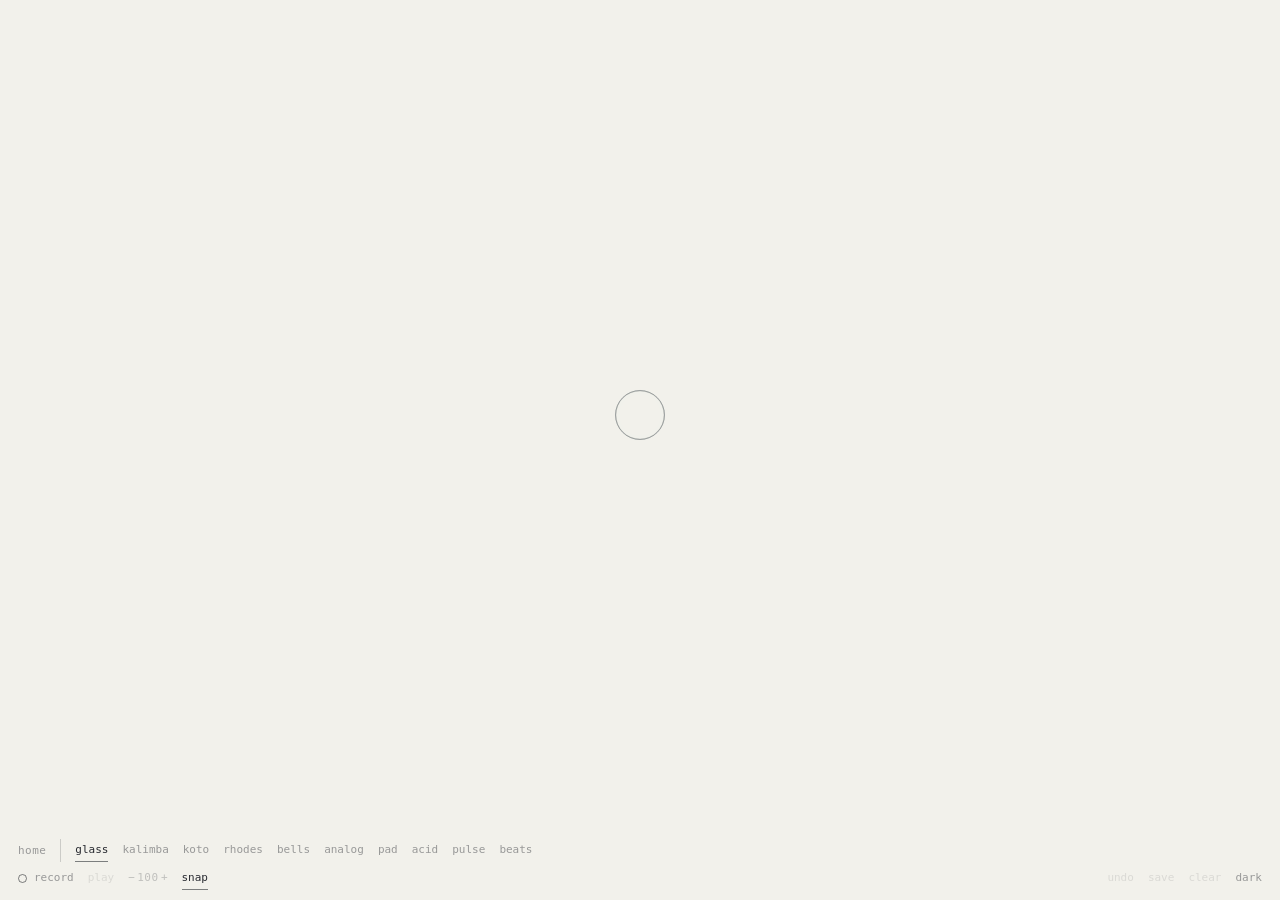
==== index.html @ fa2353e4 "use jpeg social card so X can render the preview" ====
<!DOCTYPE html>
<html lang="en">
<head>
<meta charset="utf-8">
<meta name="viewport" content="width=device-width, initial-scale=1, maximum-scale=1, viewport-fit=cover">
<meta name="robots" content="index, follow, max-image-preview:large">
<title>playground</title>
<meta name="description" content="A blank field for drawing sound. Click or type to play. Layer a loop. Take the wav with you.">
<meta name="theme-color" content="#0b0e13" media="(prefers-color-scheme: dark)">
<meta name="theme-color" content="#f2efe8" media="(prefers-color-scheme: light)">
<link rel="canonical" href="https://playground.deeeen.xyz/">
<link rel="icon" href="https://cdn.blot.im/blog_e9e46454a86f4b50aded8710a3e59817/_avatars/c5a1db36-3051-4d3e-b5da-bb6bf31b219d.jpg" type="image/jpeg">
<link rel="apple-touch-icon" href="https://cdn.blot.im/blog_e9e46454a86f4b50aded8710a3e59817/_avatars/c5a1db36-3051-4d3e-b5da-bb6bf31b219d.jpg">
<meta property="og:type" content="website">
<meta property="og:site_name" content="～への入り口 ✴︎ Deen David">
<meta property="og:title" content="playground">
<meta property="og:description" content="A blank field for drawing sound. Click or type to play. Layer a loop. Take the wav with you.">
<meta property="og:url" content="https://playground.deeeen.xyz/">
<meta property="og:image" content="https://playground.deeeen.xyz/og.jpg">
<meta property="og:image:secure_url" content="https://playground.deeeen.xyz/og.jpg">
<meta property="og:image:type" content="image/jpeg">
<meta property="og:image:width" content="1200">
<meta property="og:image:height" content="630">
<meta property="og:image:alt" content="A hand-drawn music note on paper.">
<meta name="twitter:card" content="summary_large_image">
<meta name="twitter:title" content="playground">
<meta name="twitter:description" content="A blank field for drawing sound. Click or type to play. Layer a loop. Take the wav with you.">
<meta name="twitter:image" content="https://playground.deeeen.xyz/og.jpg">
<meta name="twitter:image:alt" content="A hand-drawn music note on paper.">
<style>
  :root {
    --bg: #0b0e13;
    --ink: 232, 226, 214;
    --mono: ui-monospace, "SF Mono", "IBM Plex Mono", Menlo, Consolas, monospace;
  }
  @media (prefers-color-scheme: light) {
    :root { --bg: #f2efe8; --ink: 28, 31, 38; }
  }
  html[data-theme="dark"]  { --bg: #0b0e13; --ink: 232, 226, 214; }
  html[data-theme="light"] { --bg: #f2efe8; --ink: 28, 31, 38; }

  html, body {
    margin: 0; padding: 0; height: 100%;
    overflow: hidden;
    background: var(--bg);
    overscroll-behavior: none;
    font-family: var(--mono);
  }

  #c {
    position: fixed; inset: 0;
    display: block; width: 100%; height: 100%;
    touch-action: none;
    cursor: crosshair;
    -webkit-tap-highlight-color: transparent;
    user-select: none;
  }

  #ui {
    position: fixed;
    left: 0; right: 0; bottom: 0;
    padding: 8px 18px calc(10px + env(safe-area-inset-bottom, 0px)) 18px;
    box-sizing: border-box;
    display: flex;
    flex-direction: column;
    gap: 4px;
    font-size: 11px;
    letter-spacing: 0.04em;
    color: rgba(var(--ink), 0.42);
    opacity: 1;
    transition: opacity 700ms ease;
    pointer-events: none;
  }
  #ui.dim { opacity: 0.12; }
  #ui > * { pointer-events: auto; }

  .row {
    display: flex;
    align-items: center;
    gap: 14px;
    white-space: nowrap;
    overflow-x: auto;
    scrollbar-width: none;
    min-width: 0;
  }
  .row::-webkit-scrollbar { display: none; }
  .spacer { flex: 1 1 auto; min-width: 8px; }

  button, #home {
    appearance: none;
    background: none;
    border: 0;
    padding: 5px 0;
    margin: 0;
    font: inherit;
    color: rgba(var(--ink), 0.42);
    cursor: pointer;
    border-bottom: 1px solid transparent;
    transition: color 200ms ease, border-color 200ms ease;
    flex: none;
  }
  #home {
    padding: 5px 14px 5px 0;
    border-bottom: 0;
    border-right: 1px solid rgba(var(--ink), 0.18);
    text-decoration: none;
  }
  button:hover, #home:hover { color: rgba(var(--ink), 0.85); }
  button:focus-visible, #home:focus-visible {
    outline: 1px solid rgba(var(--ink), 0.6); outline-offset: 3px;
  }
  button[aria-pressed="true"], button.on {
    color: rgba(var(--ink), 0.95);
    border-bottom-color: rgba(var(--ink), 0.55);
  }
  button[disabled] { opacity: 0.26; cursor: default; }
  button[disabled]:hover { color: rgba(var(--ink), 0.42); }

  .chip {
    border: 1px solid rgba(var(--ink), 0.28);
    border-radius: 2px;
    padding: 3px 7px;
    border-bottom-width: 1px;
  }
  .chip[aria-pressed="true"] {
    border-color: rgba(var(--ink), 0.7);
    border-bottom-color: rgba(var(--ink), 0.7);
  }
  .chip.muted { opacity: 0.3; text-decoration: line-through; }

  #dot {
    display: inline-block;
    width: 7px; height: 7px;
    border-radius: 50%;
    border: 1px solid rgba(var(--ink), 0.55);
    margin-right: 7px;
    vertical-align: middle;
  }
  #rec.armed #dot { border-color: rgba(var(--ink), 0.95); }
  #rec.on #dot { background: rgba(var(--ink), 0.95); border-color: rgba(var(--ink), 0.95); }
  #bpmval { min-width: 26px; text-align: center; display: inline-block; }
  .lbl { opacity: 0.55; flex: none; }

  @media (max-width: 640px) {
    #ui { font-size: 10px; padding-left: 12px; padding-right: 12px; }
    .row { gap: 10px; }
  }
  @media (prefers-reduced-motion: reduce) {
    #ui { transition: none; }
  }
</style>
</head>
<body>
<canvas id="c"></canvas>
<div id="ui">
  <div class="row" id="row1">
    <a id="home" href="https://deeeen.xyz">home</a>
    <div class="row" id="insts"></div>
  </div>
  <div class="row" id="row2">
    <button id="rec"><span id="dot"></span><span id="reclabel">record</span></button>
    <button id="play">play</button>
    <span class="lbl"><button id="bpmdown">&#8722;</button><span id="bpmval">100</span><button id="bpmup">+</button></span>
    <button id="snap" aria-pressed="true">snap</button>
    <div class="row" id="layers"></div>
    <span class="spacer"></span>
    <button id="undo" disabled>undo</button>
    <button id="save" disabled>save</button>
    <button id="clear" disabled>clear</button>
    <button id="theme">light</button>
  </div>
</div>
<script src="audio.js"></script>
<script src="play.js?v=3"></script>
<script src="ui.js"></script>
</body>
</html>
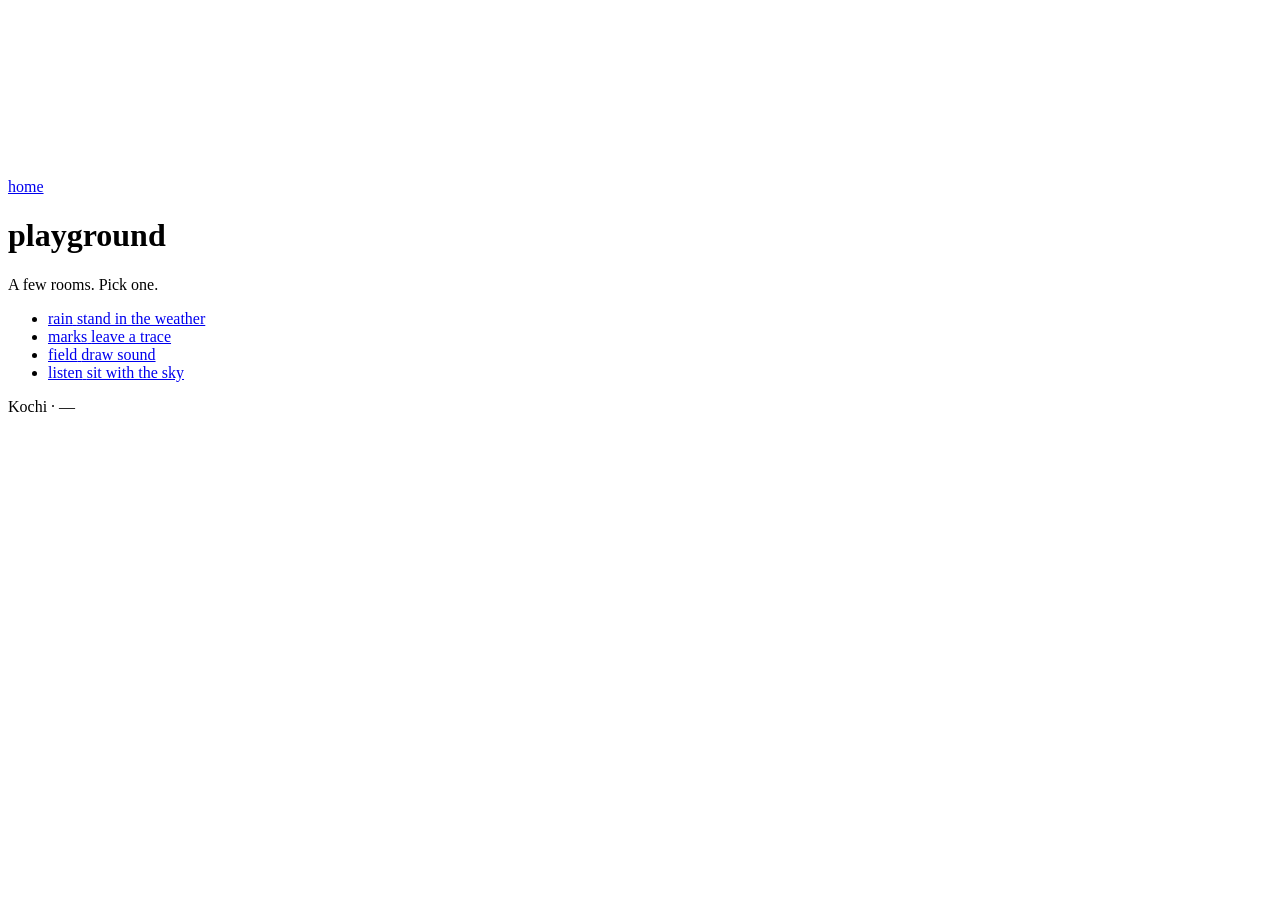
==== commit 8ee6ec14: "Turn playground into a lobby with rooms" ====
--- a/index.html
+++ b/index.html
@@ -2,176 +2,63 @@
 <html lang="en">
 <head>
 <meta charset="utf-8">
-<meta name="viewport" content="width=device-width, initial-scale=1, maximum-scale=1, viewport-fit=cover">
+<meta name="viewport" content="width=device-width, initial-scale=1, viewport-fit=cover">
 <meta name="robots" content="index, follow, max-image-preview:large">
 <title>playground</title>
-<meta name="description" content="A blank field for drawing sound. Click or type to play. Layer a loop. Take the wav with you.">
+<meta name="description" content="A few rooms. Pick one. Draw sound, stand in the weather, leave a mark, sit with the sky.">
 <meta name="theme-color" content="#0b0e13" media="(prefers-color-scheme: dark)">
 <meta name="theme-color" content="#f2efe8" media="(prefers-color-scheme: light)">
 <link rel="canonical" href="https://playground.deeeen.xyz/">
 <link rel="icon" href="https://cdn.blot.im/blog_e9e46454a86f4b50aded8710a3e59817/_avatars/c5a1db36-3051-4d3e-b5da-bb6bf31b219d.jpg" type="image/jpeg">
-<link rel="apple-touch-icon" href="https://cdn.blot.im/blog_e9e46454a86f4b50aded8710a3e59817/_avatars/c5a1db36-3051-4d3e-b5da-bb6bf31b219d.jpg">
 <meta property="og:type" content="website">
 <meta property="og:site_name" content="～への入り口 ✴︎ Deen David">
 <meta property="og:title" content="playground">
-<meta property="og:description" content="A blank field for drawing sound. Click or type to play. Layer a loop. Take the wav with you.">
+<meta property="og:description" content="A few rooms. Pick one. Draw sound, stand in the weather, leave a mark, sit with the sky.">
 <meta property="og:url" content="https://playground.deeeen.xyz/">
 <meta property="og:image" content="https://playground.deeeen.xyz/og.jpg">
-<meta property="og:image:secure_url" content="https://playground.deeeen.xyz/og.jpg">
-<meta property="og:image:type" content="image/jpeg">
 <meta property="og:image:width" content="1200">
 <meta property="og:image:height" content="630">
-<meta property="og:image:alt" content="A hand-drawn music note on paper.">
 <meta name="twitter:card" content="summary_large_image">
 <meta name="twitter:title" content="playground">
-<meta name="twitter:description" content="A blank field for drawing sound. Click or type to play. Layer a loop. Take the wav with you.">
+<meta name="twitter:description" content="A few rooms. Pick one.">
 <meta name="twitter:image" content="https://playground.deeeen.xyz/og.jpg">
-<meta name="twitter:image:alt" content="A hand-drawn music note on paper.">
-<style>
-  :root {
-    --bg: #0b0e13;
-    --ink: 232, 226, 214;
-    --mono: ui-monospace, "SF Mono", "IBM Plex Mono", Menlo, Consolas, monospace;
-  }
-  @media (prefers-color-scheme: light) {
-    :root { --bg: #f2efe8; --ink: 28, 31, 38; }
-  }
-  html[data-theme="dark"]  { --bg: #0b0e13; --ink: 232, 226, 214; }
-  html[data-theme="light"] { --bg: #f2efe8; --ink: 28, 31, 38; }
-
-  html, body {
-    margin: 0; padding: 0; height: 100%;
-    overflow: hidden;
-    background: var(--bg);
-    overscroll-behavior: none;
-    font-family: var(--mono);
-  }
-
-  #c {
-    position: fixed; inset: 0;
-    display: block; width: 100%; height: 100%;
-    touch-action: none;
-    cursor: crosshair;
-    -webkit-tap-highlight-color: transparent;
-    user-select: none;
-  }
-
-  #ui {
-    position: fixed;
-    left: 0; right: 0; bottom: 0;
-    padding: 8px 18px calc(10px + env(safe-area-inset-bottom, 0px)) 18px;
-    box-sizing: border-box;
-    display: flex;
-    flex-direction: column;
-    gap: 4px;
-    font-size: 11px;
-    letter-spacing: 0.04em;
-    color: rgba(var(--ink), 0.42);
-    opacity: 1;
-    transition: opacity 700ms ease;
-    pointer-events: none;
-  }
-  #ui.dim { opacity: 0.12; }
-  #ui > * { pointer-events: auto; }
-
-  .row {
-    display: flex;
-    align-items: center;
-    gap: 14px;
-    white-space: nowrap;
-    overflow-x: auto;
-    scrollbar-width: none;
-    min-width: 0;
-  }
-  .row::-webkit-scrollbar { display: none; }
-  .spacer { flex: 1 1 auto; min-width: 8px; }
-
-  button, #home {
-    appearance: none;
-    background: none;
-    border: 0;
-    padding: 5px 0;
-    margin: 0;
-    font: inherit;
-    color: rgba(var(--ink), 0.42);
-    cursor: pointer;
-    border-bottom: 1px solid transparent;
-    transition: color 200ms ease, border-color 200ms ease;
-    flex: none;
-  }
-  #home {
-    padding: 5px 14px 5px 0;
-    border-bottom: 0;
-    border-right: 1px solid rgba(var(--ink), 0.18);
-    text-decoration: none;
-  }
-  button:hover, #home:hover { color: rgba(var(--ink), 0.85); }
-  button:focus-visible, #home:focus-visible {
-    outline: 1px solid rgba(var(--ink), 0.6); outline-offset: 3px;
-  }
-  button[aria-pressed="true"], button.on {
-    color: rgba(var(--ink), 0.95);
-    border-bottom-color: rgba(var(--ink), 0.55);
-  }
-  button[disabled] { opacity: 0.26; cursor: default; }
-  button[disabled]:hover { color: rgba(var(--ink), 0.42); }
-
-  .chip {
-    border: 1px solid rgba(var(--ink), 0.28);
-    border-radius: 2px;
-    padding: 3px 7px;
-    border-bottom-width: 1px;
-  }
-  .chip[aria-pressed="true"] {
-    border-color: rgba(var(--ink), 0.7);
-    border-bottom-color: rgba(var(--ink), 0.7);
-  }
-  .chip.muted { opacity: 0.3; text-decoration: line-through; }
-
-  #dot {
-    display: inline-block;
-    width: 7px; height: 7px;
-    border-radius: 50%;
-    border: 1px solid rgba(var(--ink), 0.55);
-    margin-right: 7px;
-    vertical-align: middle;
-  }
-  #rec.armed #dot { border-color: rgba(var(--ink), 0.95); }
-  #rec.on #dot { background: rgba(var(--ink), 0.95); border-color: rgba(var(--ink), 0.95); }
-  #bpmval { min-width: 26px; text-align: center; display: inline-block; }
-  .lbl { opacity: 0.55; flex: none; }
-
-  @media (max-width: 640px) {
-    #ui { font-size: 10px; padding-left: 12px; padding-right: 12px; }
-    .row { gap: 10px; }
-  }
-  @media (prefers-reduced-motion: reduce) {
-    #ui { transition: none; }
-  }
-</style>
+<link rel="stylesheet" href="hub.css">
 </head>
 <body>
-<canvas id="c"></canvas>
-<div id="ui">
-  <div class="row" id="row1">
-    <a id="home" href="https://deeeen.xyz">home</a>
-    <div class="row" id="insts"></div>
-  </div>
-  <div class="row" id="row2">
-    <button id="rec"><span id="dot"></span><span id="reclabel">record</span></button>
-    <button id="play">play</button>
-    <span class="lbl"><button id="bpmdown">&#8722;</button><span id="bpmval">100</span><button id="bpmup">+</button></span>
-    <button id="snap" aria-pressed="true">snap</button>
-    <div class="row" id="layers"></div>
-    <span class="spacer"></span>
-    <button id="undo" disabled>undo</button>
-    <button id="save" disabled>save</button>
-    <button id="clear" disabled>clear</button>
-    <button id="theme">light</button>
-  </div>
-</div>
-<script src="audio.js"></script>
-<script src="play.js?v=3"></script>
-<script src="ui.js"></script>
+<canvas id="c" aria-hidden="true"></canvas>
+<main class="lobby">
+  <p class="kicker"><a href="https://deeeen.xyz">home</a></p>
+  <h1>playground</h1>
+  <p class="lede">A few rooms. Pick one.</p>
+  <ul class="rooms">
+    <li>
+      <a href="/rain/">
+        <span class="name">rain</span>
+        <span class="why">stand in the weather</span>
+      </a>
+    </li>
+    <li>
+      <a href="/marks/">
+        <span class="name">marks</span>
+        <span class="why">leave a trace</span>
+      </a>
+    </li>
+    <li>
+      <a href="/field/">
+        <span class="name">field</span>
+        <span class="why">draw sound</span>
+      </a>
+    </li>
+    <li>
+      <a href="/listen/">
+        <span class="name">listen</span>
+        <span class="why">sit with the sky</span>
+      </a>
+    </li>
+  </ul>
+  <p class="foot" id="skyline">Kochi · <span id="sky-word">—</span></p>
+</main>
+<script src="sky.js"></script>
+<script src="lobby.js"></script>
 </body>
 </html>
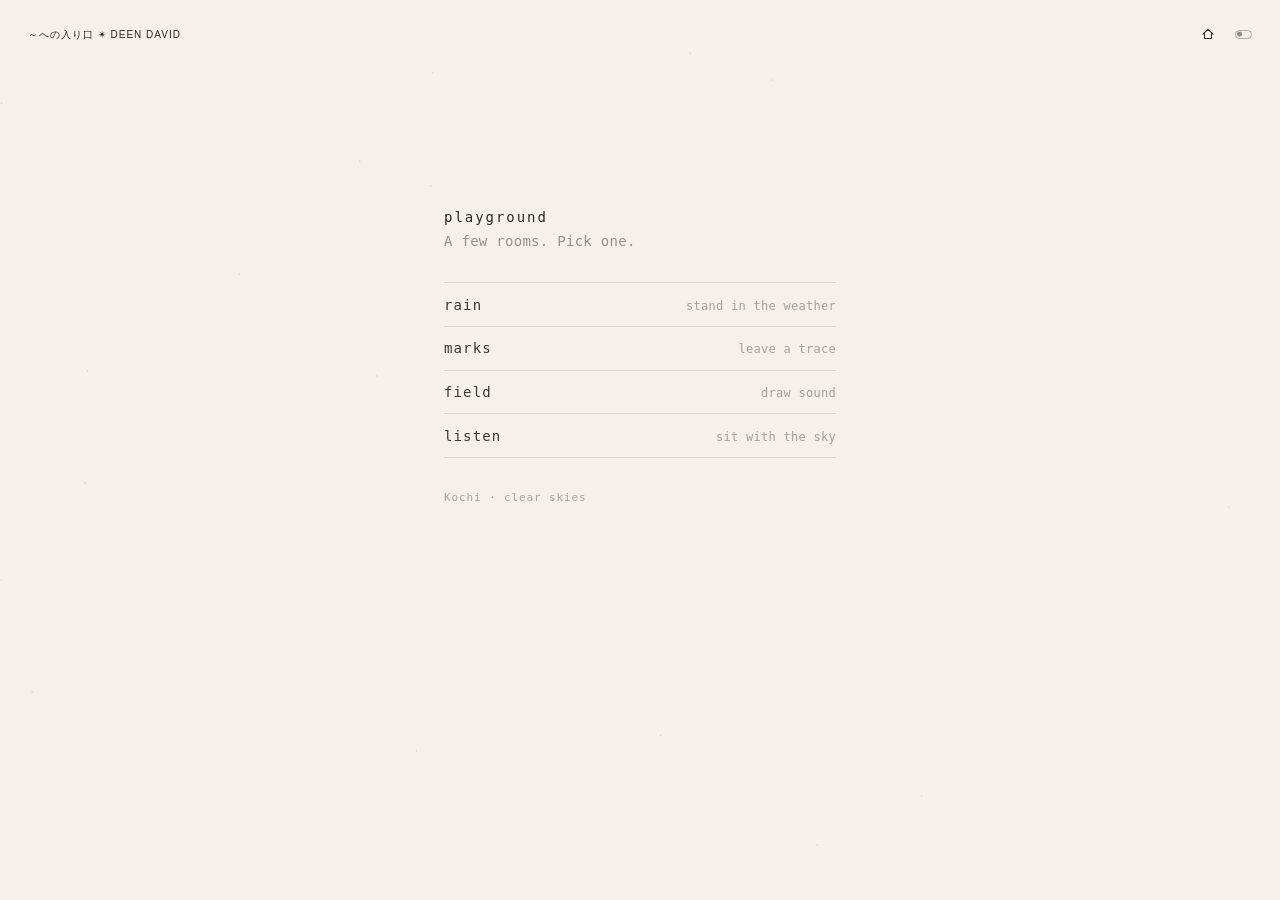
==== commit a4ce6113: "Add shared deeeen header to lobby and rooms." ====
--- a/index.html
+++ b/index.html
@@ -16,48 +16,47 @@
 <meta property="og:description" content="A few rooms. Pick one. Draw sound, stand in the weather, leave a mark, sit with the sky.">
 <meta property="og:url" content="https://playground.deeeen.xyz/">
 <meta property="og:image" content="https://playground.deeeen.xyz/og.jpg">
-<meta property="og:image:width" content="1200">
-<meta property="og:image:height" content="630">
-<meta name="twitter:card" content="summary_large_image">
-<meta name="twitter:title" content="playground">
-<meta name="twitter:description" content="A few rooms. Pick one.">
-<meta name="twitter:image" content="https://playground.deeeen.xyz/og.jpg">
 <link rel="stylesheet" href="hub.css">
 </head>
 <body>
+<header class="site-header">
+    <h1 class="site-title"><a href="https://deeeen.xyz/">～への入り口 ✴︎ Deen David</a></h1>
+    <div class="site-header-actions">
+      <a class="home-btn" href="https://deeeen.xyz/" aria-label="Home, deeeen.xyz" title="Home">
+        <svg viewBox="0 0 16 16" aria-hidden="true">
+          <path d="M2.2 8.1 L8 2.8 L13.8 8.1"/>
+          <path d="M4 7.4 V13.2 H12 V7.4"/>
+        </svg>
+      </a>
+      <button type="button" id="theme-toggle" class="theme-toggle" aria-label="Toggle dark mode">
+        <span class="theme-toggle-track"><span class="theme-toggle-thumb"></span></span>
+      </button>
+    </div>
+  </header>
 <canvas id="c" aria-hidden="true"></canvas>
 <main class="lobby">
-  <p class="kicker"><a href="https://deeeen.xyz">home</a></p>
   <h1>playground</h1>
   <p class="lede">A few rooms. Pick one.</p>
   <ul class="rooms">
-    <li>
-      <a href="/rain/">
-        <span class="name">rain</span>
-        <span class="why">stand in the weather</span>
-      </a>
-    </li>
-    <li>
-      <a href="/marks/">
-        <span class="name">marks</span>
-        <span class="why">leave a trace</span>
-      </a>
-    </li>
-    <li>
-      <a href="/field/">
-        <span class="name">field</span>
-        <span class="why">draw sound</span>
-      </a>
-    </li>
-    <li>
-      <a href="/listen/">
-        <span class="name">listen</span>
-        <span class="why">sit with the sky</span>
-      </a>
-    </li>
+    <li><a href="/rain/"><span class="name">rain</span><span class="why">stand in the weather</span></a></li>
+    <li><a href="/marks/"><span class="name">marks</span><span class="why">leave a trace</span></a></li>
+    <li><a href="/field/"><span class="name">field</span><span class="why">draw sound</span></a></li>
+    <li><a href="/listen/"><span class="name">listen</span><span class="why">sit with the sky</span></a></li>
   </ul>
   <p class="foot" id="skyline">Kochi · <span id="sky-word">—</span></p>
 </main>
+<script>
+(function(){
+  var btn=document.getElementById('theme-toggle');
+  if(!btn) return;
+  btn.addEventListener('click',function(){
+    var cur=document.documentElement.getAttribute('data-theme');
+    var next=cur==='dark'?'light':'dark';
+    document.documentElement.setAttribute('data-theme',next);
+    try{localStorage.setItem('theme',next);}catch(e){}
+  });
+})();
+</script>
 <script src="sky.js"></script>
 <script src="lobby.js"></script>
 </body>
--- a/hub.css
+++ b/hub.css
@@ -0,0 +1,83 @@
+:root {
+  --bg: #0b0e13;
+  --ink: 232, 226, 214;
+  --mono: ui-monospace, "SF Mono", "IBM Plex Mono", Menlo, Consolas, monospace;
+}
+@media (prefers-color-scheme: light) {
+  :root { --bg: #f2efe8; --ink: 28, 31, 38; }
+}
+html[data-theme="dark"]  { --bg: #0b0e13; --ink: 232, 226, 214; }
+html[data-theme="light"] { --bg: #f2efe8; --ink: 28, 31, 38; }
+html[data-season="clear"] {
+  --bg: #f5f1e9; --ink: 42, 39, 34;
+}
+html[data-season="clear"][data-theme="dark"],
+html[data-theme="dark"][data-season="clear"] {
+  --bg: #15161b; --ink: 217, 212, 202;
+}
+html[data-season="monsoon"] {
+  --bg: #d8dcd9; --ink: 43, 50, 47;
+}
+html[data-season="monsoon"][data-theme="dark"],
+html[data-theme="dark"][data-season="monsoon"] {
+  --bg: #14181a; --ink: 196, 204, 200;
+}
+html, body {
+  margin: 0; padding: 0; min-height: 100%;
+  background: var(--bg);
+  color: rgb(var(--ink));
+  font-family: var(--mono);
+  font-size: 14px;
+  letter-spacing: 0.02em;
+  -webkit-font-smoothing: antialiased;
+}
+body { overflow-x: hidden; }
+#c { position: fixed; inset: 0; width: 100%; height: 100%; display: block; pointer-events: none; z-index: 0; }
+.lobby, .room-ui { position: relative; z-index: 1; }
+.lobby { max-width: 28rem; margin: 0 auto; padding: 18vh 24px 4rem; }
+h1 { font-size: 14px; font-weight: 400; letter-spacing: 0.14em; text-transform: lowercase; margin: 0 0 0.6em; }
+.lede { margin: 0 0 2.4em; color: rgba(var(--ink), 0.48); }
+.kicker { margin: 0 0 3.2em; font-size: 12px; }
+.kicker a { color: rgba(var(--ink), 0.42); text-decoration: none; }
+.kicker a:hover { color: rgba(var(--ink), 0.9); }
+.rooms { list-style: none; margin: 0; padding: 0; }
+.rooms li { border-top: 1px solid rgba(var(--ink), 0.12); }
+.rooms li:last-child { border-bottom: 1px solid rgba(var(--ink), 0.12); }
+.rooms a { display: flex; align-items: baseline; justify-content: space-between; gap: 1.5em; padding: 0.95em 0; color: inherit; text-decoration: none; }
+.rooms a:hover .name { color: rgba(var(--ink), 1); }
+.rooms .name { letter-spacing: 0.08em; color: rgba(var(--ink), 0.92); }
+.rooms .why { font-size: 12px; color: rgba(var(--ink), 0.4); text-align: right; }
+.foot { margin: 3em 0 0; font-size: 11px; letter-spacing: 0.08em; color: rgba(var(--ink), 0.38); }
+.bar { position: fixed; left: 0; right: 0; bottom: 0; z-index: 2; display: flex; align-items: center; gap: 16px; padding: 10px 18px calc(12px + env(safe-area-inset-bottom, 0px)); font-size: 11px; letter-spacing: 0.06em; color: rgba(var(--ink), 0.45); }
+.bar a, .bar button { appearance: none; background: none; border: 0; padding: 5px 0; margin: 0; font: inherit; color: inherit; cursor: pointer; text-decoration: none; }
+.bar a:hover, .bar button:hover { color: rgba(var(--ink), 0.9); }
+.bar button[aria-pressed="true"] { color: rgba(var(--ink), 0.95); }
+.bar .spacer { flex: 1; }
+.bar .dot { width: 7px; height: 7px; border-radius: 50%; border: 1px solid currentColor; display: inline-block; margin-right: 7px; vertical-align: middle; }
+.bar button[aria-pressed="true"] .dot { background: currentColor; }
+canvas.touch { position: fixed; inset: 0; width: 100%; height: 100%; display: block; touch-action: none; cursor: crosshair; z-index: 0; }
+@media (max-width: 640px) {
+  .lobby { padding-top: 14vh; }
+  .rooms a { flex-direction: column; gap: 0.2em; align-items: flex-start; }
+  .rooms .why { text-align: left; }
+}
+@media (prefers-reduced-motion: reduce) {
+  * { transition: none !important; animation: none !important; }
+}
+.site-header{
+  position:relative;z-index:3;
+  display:flex;align-items:center;justify-content:space-between;gap:1em;
+  padding:22px 28px 0;
+  font-family:Helvetica,"Helvetica Neue",Arial,sans-serif;
+}
+.site-title{margin:0;font-size:calc(15px * .6667);font-weight:400;letter-spacing:.1em;text-transform:uppercase;line-height:1.7}
+.site-title a{color:inherit;text-decoration:none}
+.site-title a:hover{color:rgba(var(--ink),0.55)}
+.site-header-actions{display:flex;align-items:center;gap:14px}
+.home-btn{display:inline-flex;align-items:center;justify-content:center;width:1.75em;height:1.75em;padding:0;border:0;background:none;color:inherit;cursor:pointer}
+.home-btn svg{display:block;width:14px;height:14px;stroke:currentColor;fill:none;stroke-width:1.25;stroke-linejoin:round;stroke-linecap:round}
+.home-btn:hover{color:rgba(var(--ink),0.95)}
+.theme-toggle{background:none;border:0;padding:0;cursor:pointer;display:inline-flex;align-items:center;font-size:calc(15px * .6667);color:inherit}
+.theme-toggle-track{position:relative;display:inline-block;width:1.75em;height:.875em;border:1px solid rgba(var(--ink),.35);border-radius:999px;box-sizing:border-box}
+.theme-toggle-thumb{position:absolute;top:50%;left:.125em;width:.5em;height:.5em;border-radius:50%;background:rgba(var(--ink),.5);transform:translateY(-50%);transition:left .2s ease}
+html[data-theme="dark"] .theme-toggle-thumb{left:calc(100% - .625em);background:rgba(var(--ink),.9)}
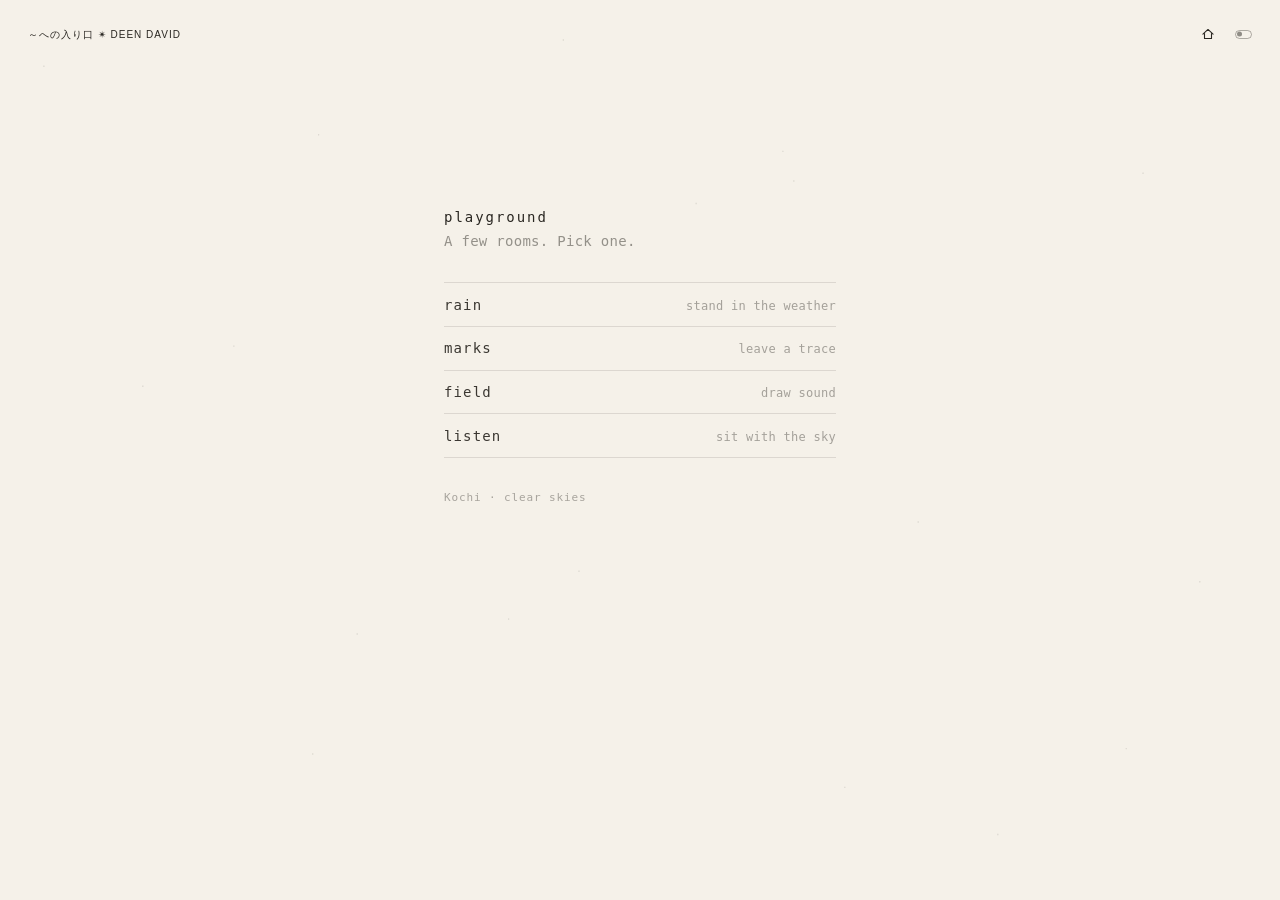
==== commit f5015291: "Swap the Blot avatar favicon for local icon files. Co-authored-by: n33d <gundaIf@users.noreply.githu" ====
--- a/index.html
+++ b/index.html
@@ -9,7 +9,9 @@
 <meta name="theme-color" content="#0b0e13" media="(prefers-color-scheme: dark)">
 <meta name="theme-color" content="#f2efe8" media="(prefers-color-scheme: light)">
 <link rel="canonical" href="https://playground.deeeen.xyz/">
-<link rel="icon" href="https://cdn.blot.im/blog_e9e46454a86f4b50aded8710a3e59817/_avatars/c5a1db36-3051-4d3e-b5da-bb6bf31b219d.jpg" type="image/jpeg">
+<link rel="icon" href="/favicon.ico" sizes="any">
+<link rel="icon" href="/favicon.svg" type="image/svg+xml">
+<link rel="apple-touch-icon" href="/apple-touch-icon.png">
 <meta property="og:type" content="website">
 <meta property="og:site_name" content="～への入り口 ✴︎ Deen David">
 <meta property="og:title" content="playground">
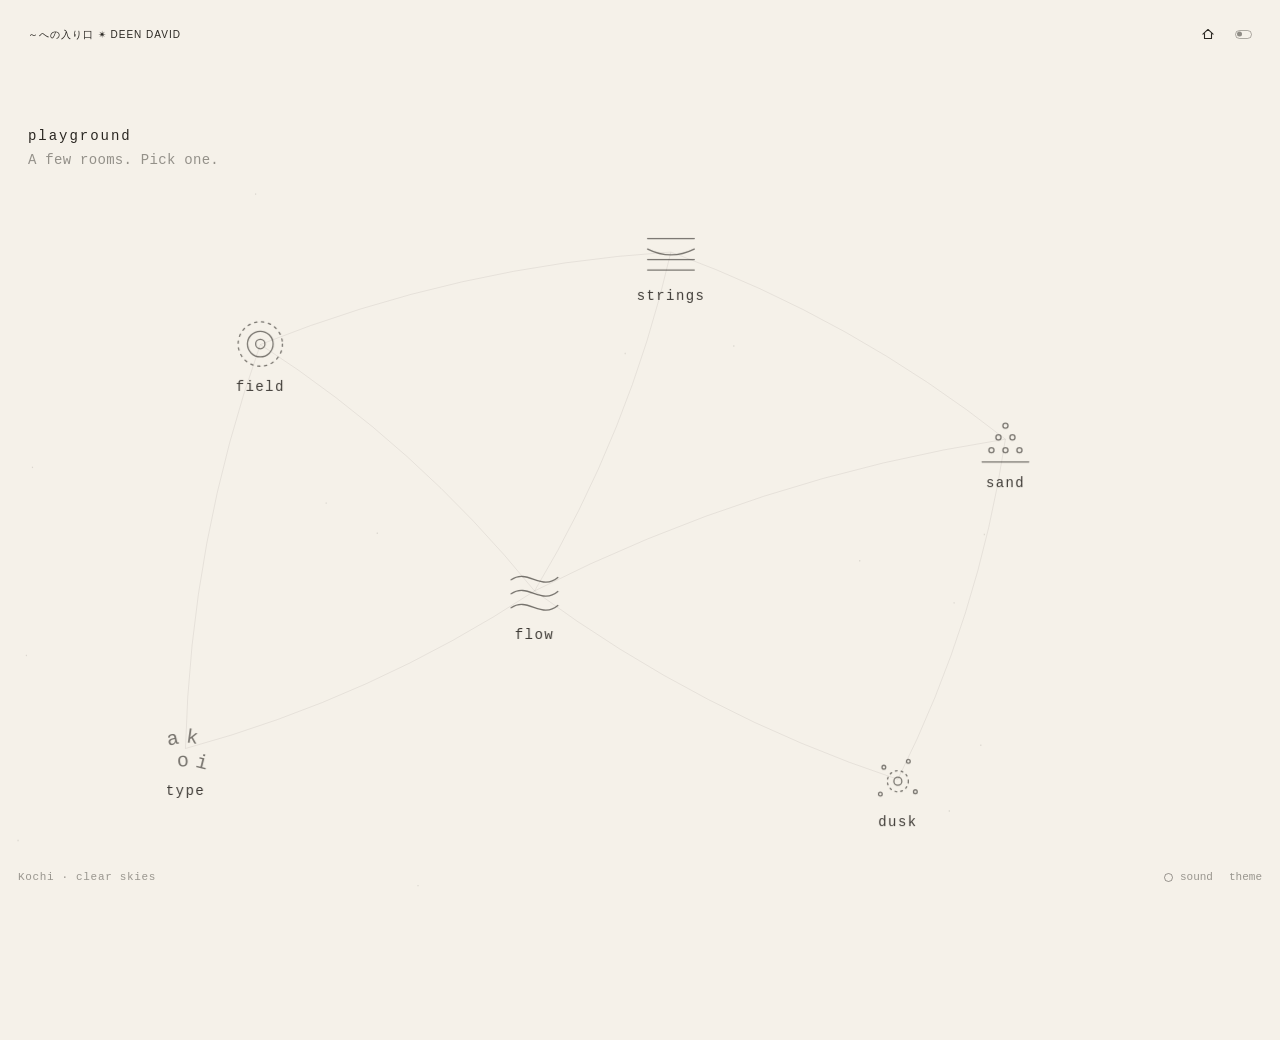
==== commit 4aae8354: "New playground: constellation lobby and five new rooms Add strings, sand, flow, type and dusk rooms " ====
--- a/index.html
+++ b/index.html
@@ -5,7 +5,7 @@
 <meta name="viewport" content="width=device-width, initial-scale=1, viewport-fit=cover">
 <meta name="robots" content="index, follow, max-image-preview:large">
 <title>playground</title>
-<meta name="description" content="A few rooms. Pick one. Draw sound, stand in the weather, leave a mark, sit with the sky.">
+<meta name="description" content="Six small rooms. Play a field of sound, pluck strings tuned to the Kochi sky, pour sand, release ink, type letters into a heap, watch fireflies learn to blink together.">
 <meta name="theme-color" content="#0b0e13" media="(prefers-color-scheme: dark)">
 <meta name="theme-color" content="#f2efe8" media="(prefers-color-scheme: light)">
 <link rel="canonical" href="https://playground.deeeen.xyz/">
@@ -15,51 +15,67 @@
 <meta property="og:type" content="website">
 <meta property="og:site_name" content="～への入り口 ✴︎ Deen David">
 <meta property="og:title" content="playground">
-<meta property="og:description" content="A few rooms. Pick one. Draw sound, stand in the weather, leave a mark, sit with the sky.">
+<meta property="og:description" content="Six small rooms that follow the Kochi sky. Pick one.">
 <meta property="og:url" content="https://playground.deeeen.xyz/">
 <meta property="og:image" content="https://playground.deeeen.xyz/og.jpg">
 <link rel="stylesheet" href="hub.css">
 </head>
-<body>
+<body class="has-lobby">
 <header class="site-header">
-    <h1 class="site-title"><a href="https://deeeen.xyz/">～への入り口 ✴︎ Deen David</a></h1>
-    <div class="site-header-actions">
-      <a class="home-btn" href="https://deeeen.xyz/" aria-label="Home, deeeen.xyz" title="Home">
-        <svg viewBox="0 0 16 16" aria-hidden="true">
-          <path d="M2.2 8.1 L8 2.8 L13.8 8.1"/>
-          <path d="M4 7.4 V13.2 H12 V7.4"/>
-        </svg>
-      </a>
-      <button type="button" id="theme-toggle" class="theme-toggle" aria-label="Toggle dark mode">
-        <span class="theme-toggle-track"><span class="theme-toggle-thumb"></span></span>
-      </button>
-    </div>
-  </header>
+  <h1 class="site-title"><a href="https://deeeen.xyz/">～への入り口 ✴︎ Deen David</a></h1>
+  <div class="site-header-actions">
+    <a class="home-btn" href="https://deeeen.xyz/" aria-label="Home, deeeen.xyz" title="Home">
+      <svg viewBox="0 0 16 16" aria-hidden="true"><path d="M2.2 8.1 L8 2.8 L13.8 8.1"/><path d="M4 7.4 V13.2 H12 V7.4"/></svg>
+    </a>
+    <button type="button" id="theme-toggle" class="theme-toggle" aria-label="Toggle dark mode">
+      <span class="theme-toggle-track"><span class="theme-toggle-thumb"></span></span>
+    </button>
+  </div>
+</header>
 <canvas id="c" aria-hidden="true"></canvas>
-<main class="lobby">
+<main class="lobby2">
   <h1>playground</h1>
   <p class="lede">A few rooms. Pick one.</p>
-  <ul class="rooms">
-    <li><a href="/rain/"><span class="name">rain</span><span class="why">stand in the weather</span></a></li>
-    <li><a href="/marks/"><span class="name">marks</span><span class="why">leave a trace</span></a></li>
-    <li><a href="/field/"><span class="name">field</span><span class="why">draw sound</span></a></li>
-    <li><a href="/listen/"><span class="name">listen</span><span class="why">sit with the sky</span></a></li>
-  </ul>
-  <p class="foot" id="skyline">Kochi · <span id="sky-word">—</span></p>
+  <nav class="nodes" aria-label="rooms">
+    <a class="node" href="/field/" style="--x:20;--y:30">
+      <svg viewBox="0 0 48 48" aria-hidden="true"><circle cx="24" cy="24" r="4"/><circle cx="24" cy="24" r="11"/><circle cx="24" cy="24" r="19" stroke-dasharray="2 4"/></svg>
+      <span class="name">field</span><span class="why">draw sound</span>
+    </a>
+    <a class="node" href="/strings/" style="--x:52;--y:22">
+      <svg viewBox="0 0 48 48" aria-hidden="true"><path d="M4 12H44"/><path d="M4 21 Q 24 31 44 21"/><path d="M4 30H44"/><path d="M4 39H44"/></svg>
+      <span class="name">strings</span><span class="why">pluck the sky</span>
+    </a>
+    <a class="node" href="/sand/" style="--x:79;--y:40">
+      <svg viewBox="0 0 48 48" aria-hidden="true"><circle cx="24" cy="12" r="2.2"/><circle cx="18" cy="22" r="2.2"/><circle cx="30" cy="22" r="2.2"/><circle cx="12" cy="33" r="2.2"/><circle cx="24" cy="33" r="2.2"/><circle cx="36" cy="33" r="2.2"/><path d="M4 43H44"/></svg>
+      <span class="name">sand</span><span class="why">pour, dam, flood</span>
+    </a>
+    <a class="node" href="/flow/" style="--x:42;--y:55">
+      <svg viewBox="0 0 48 48" aria-hidden="true"><path d="M4 14 C 18 4, 30 24, 44 12"/><path d="M4 26 C 18 16, 30 36, 44 24"/><path d="M4 38 C 18 28, 30 48, 44 36"/></svg>
+      <span class="name">flow</span><span class="why">ink on invisible wind</span>
+    </a>
+    <a class="node" href="/type/" style="--x:14;--y:72">
+      <svg viewBox="0 0 48 48" aria-hidden="true"><text x="9" y="22" font-size="17" transform="rotate(-12 9 22)">a</text><text x="24" y="19" font-size="17" transform="rotate(8 24 19)">k</text><text x="17" y="40" font-size="17" transform="rotate(-4 17 40)">o</text><text x="32" y="40" font-size="17" transform="rotate(14 32 40)">i</text></svg>
+      <span class="name">type</span><span class="why">words fall apart</span>
+    </a>
+    <a class="node" href="/dusk/" style="--x:70;--y:74">
+      <svg viewBox="0 0 48 48" aria-hidden="true"><circle cx="12" cy="14" r="1.6"/><circle cx="33" cy="9" r="1.6"/><circle cx="24" cy="26" r="3.4"/><circle cx="24" cy="26" r="9" stroke-dasharray="1.5 3.5"/><circle cx="9" cy="37" r="1.6"/><circle cx="39" cy="35" r="1.6"/></svg>
+      <span class="name">dusk</span><span class="why">fireflies learn to blink</span>
+    </a>
+  </nav>
 </main>
+<div class="bar">
+  <span>Kochi · <span id="sky-word">—</span></span>
+  <span class="spacer"></span>
+  <button type="button" id="sky-score"><span class="dot"></span><span id="score-label">sound</span></button>
+  <button type="button" id="theme">theme</button>
+</div>
+<script src="sky.js"></script>
 <script>
 (function(){
-  var btn=document.getElementById('theme-toggle');
-  if(!btn) return;
-  btn.addEventListener('click',function(){
-    var cur=document.documentElement.getAttribute('data-theme');
-    var next=cur==='dark'?'light':'dark';
-    document.documentElement.setAttribute('data-theme',next);
-    try{localStorage.setItem('theme',next);}catch(e){}
-  });
+  var b=document.getElementById('theme-toggle'); if(b) b.addEventListener('click',Sky.toggleTheme);
 })();
 </script>
-<script src="sky.js"></script>
+<script src="score.js"></script>
 <script src="lobby.js"></script>
 </body>
 </html>
--- a/hub.css
+++ b/hub.css
@@ -81,3 +81,23 @@
 .theme-toggle-track{position:relative;display:inline-block;width:1.75em;height:.875em;border:1px solid rgba(var(--ink),.35);border-radius:999px;box-sizing:border-box}
 .theme-toggle-thumb{position:absolute;top:50%;left:.125em;width:.5em;height:.5em;border-radius:50%;background:rgba(var(--ink),.5);transform:translateY(-50%);transition:left .2s ease}
 html[data-theme="dark"] .theme-toggle-thumb{left:calc(100% - .625em);background:rgba(var(--ink),.9)}
+
+/* ---- lobby: constellation ---- */
+.lobby2{position:relative;z-index:1;min-height:calc(100vh - 44px);padding:9vh 28px 4rem}
+.lobby2 h1{margin:0 0 .6em}
+.lobby2 .lede{margin:0}
+.nodes{position:absolute;inset:0;pointer-events:none}
+.node{position:absolute;left:calc(var(--x) * 1%);top:calc(var(--y) * 1%);display:flex;flex-direction:column;align-items:center;gap:.5em;width:9em;margin-left:-4.5em;margin-top:-34px;color:inherit;text-decoration:none;pointer-events:auto;will-change:transform}
+.node svg{width:56px;height:56px;fill:none;stroke:currentColor;stroke-width:1.1;stroke-linecap:round;stroke-linejoin:round;color:rgba(var(--ink),.62);transition:color .25s,transform .35s}
+.node svg text{fill:currentColor;stroke:none;font-family:var(--mono)}
+.node .name{letter-spacing:.1em;color:rgba(var(--ink),.9)}
+.node .why{font-size:11px;color:rgba(var(--ink),.42);text-align:center;opacity:0;transform:translateY(-3px);transition:opacity .25s,transform .25s}
+.node:hover svg,.node:focus-visible svg{color:rgba(var(--ink),1);transform:scale(1.18) rotate(-4deg)}
+.node:hover .why,.node:focus-visible .why{opacity:1;transform:none}
+.node:focus-visible{outline:1px solid rgba(var(--ink),.5);outline-offset:6px;border-radius:2px}
+@media (hover:none){.node .why{opacity:1;transform:none}}
+@media (max-width:720px){
+  .lobby2{padding-top:11vh}
+  .nodes{position:static;display:grid;grid-template-columns:1fr 1fr;gap:2.4rem 1rem;margin-top:3rem;pointer-events:auto}
+  .node{position:static;margin:0;width:auto}
+}
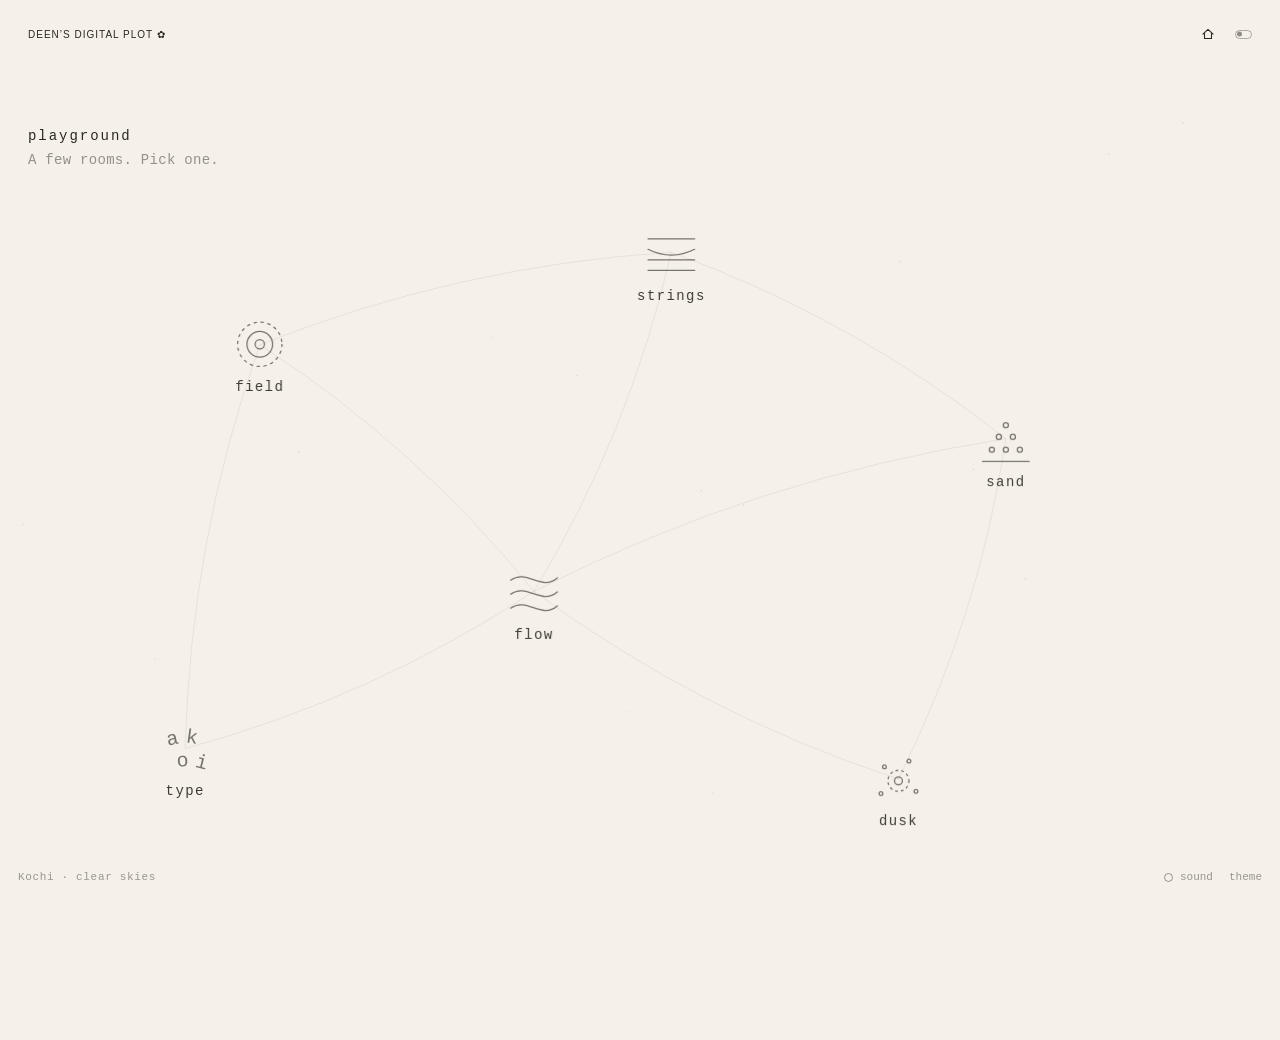
==== commit d6d83dae: "Rename header and og:site_name to Deen’s Digital Plot ✿" ====
--- a/index.html
+++ b/index.html
@@ -13,7 +13,7 @@
 <link rel="icon" href="/favicon.svg" type="image/svg+xml">
 <link rel="apple-touch-icon" href="/apple-touch-icon.png">
 <meta property="og:type" content="website">
-<meta property="og:site_name" content="～への入り口 ✴︎ Deen David">
+<meta property="og:site_name" content="Deen’s Digital Plot ✿">
 <meta property="og:title" content="playground">
 <meta property="og:description" content="Six small rooms that follow the Kochi sky. Pick one.">
 <meta property="og:url" content="https://playground.deeeen.xyz/">
@@ -22,7 +22,7 @@
 </head>
 <body class="has-lobby">
 <header class="site-header">
-  <h1 class="site-title"><a href="https://deeeen.xyz/">～への入り口 ✴︎ Deen David</a></h1>
+  <h1 class="site-title"><a href="https://deeeen.xyz/">Deen’s Digital Plot ✿</a></h1>
   <div class="site-header-actions">
     <a class="home-btn" href="https://deeeen.xyz/" aria-label="Home, deeeen.xyz" title="Home">
       <svg viewBox="0 0 16 16" aria-hidden="true"><path d="M2.2 8.1 L8 2.8 L13.8 8.1"/><path d="M4 7.4 V13.2 H12 V7.4"/></svg>
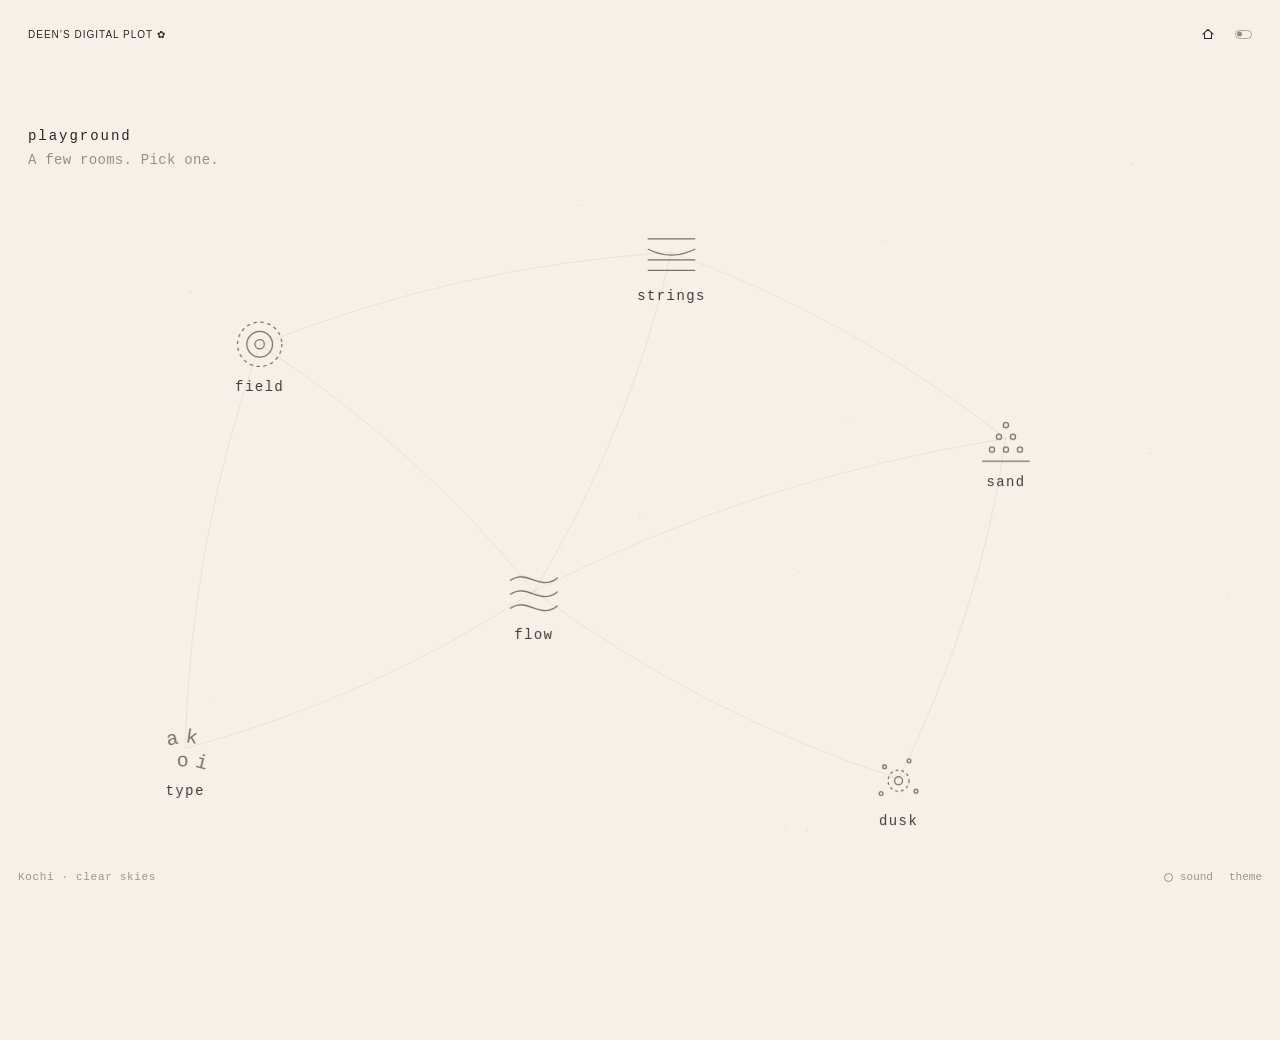
==== commit 446287de: "Fix mobile layout and smoothness across rooms - Bottom bar is one scrollable row on phones with 44px" ====
--- a/index.html
+++ b/index.html
@@ -5,7 +5,7 @@
 <meta name="viewport" content="width=device-width, initial-scale=1, viewport-fit=cover">
 <meta name="robots" content="index, follow, max-image-preview:large">
 <title>playground</title>
-<meta name="description" content="Six small rooms. Play a field of sound, pluck strings tuned to the Kochi sky, pour sand, release ink, type letters into a heap, watch fireflies learn to blink together.">
+<meta name="description" content="Six small rooms. Play a field of sound, pluck strings tuned to the Kochi sky, pour sand, release ink, type letters into a heap, watch fireflies in sync together.">
 <meta name="theme-color" content="#0b0e13" media="(prefers-color-scheme: dark)">
 <meta name="theme-color" content="#f2efe8" media="(prefers-color-scheme: light)">
 <link rel="canonical" href="https://playground.deeeen.xyz/">
@@ -59,7 +59,7 @@
     </a>
     <a class="node" href="/dusk/" style="--x:70;--y:74">
       <svg viewBox="0 0 48 48" aria-hidden="true"><circle cx="12" cy="14" r="1.6"/><circle cx="33" cy="9" r="1.6"/><circle cx="24" cy="26" r="3.4"/><circle cx="24" cy="26" r="9" stroke-dasharray="1.5 3.5"/><circle cx="9" cy="37" r="1.6"/><circle cx="39" cy="35" r="1.6"/></svg>
-      <span class="name">dusk</span><span class="why">fireflies learn to blink</span>
+      <span class="name">dusk</span><span class="why">fireflies in sync</span>
     </a>
   </nav>
 </main>
--- a/hub.css
+++ b/hub.css
@@ -83,7 +83,7 @@
 html[data-theme="dark"] .theme-toggle-thumb{left:calc(100% - .625em);background:rgba(var(--ink),.9)}
 
 /* ---- lobby: constellation ---- */
-.lobby2{position:relative;z-index:1;min-height:calc(100vh - 44px);padding:9vh 28px 4rem}
+.lobby2{position:relative;z-index:1;min-height:calc(100vh - 44px);min-height:calc(100dvh - 44px);padding:9vh 28px 4rem}
 .lobby2 h1{margin:0 0 .6em}
 .lobby2 .lede{margin:0}
 .nodes{position:absolute;inset:0;pointer-events:none}
@@ -101,3 +101,33 @@
   .nodes{position:static;display:grid;grid-template-columns:1fr 1fr;gap:2.4rem 1rem;margin-top:3rem;pointer-events:auto}
   .node{position:static;margin:0;width:auto}
 }
+
+/* ---- touch + mobile polish ---- */
+html{-webkit-text-size-adjust:100%;text-size-adjust:100%}
+a,button{-webkit-tap-highlight-color:transparent;touch-action:manipulation}
+canvas.touch{-webkit-user-select:none;user-select:none;-webkit-touch-callout:none}
+body.room{position:fixed;inset:0;overflow:hidden;overscroll-behavior:none}
+body.room .bar{background:var(--bg);border-top:1px solid rgba(var(--ink),.08)}
+.bar .back-glyph{display:none}
+.hint-float{display:none;position:fixed;left:0;right:0;z-index:2;text-align:center;font-size:12px;letter-spacing:.04em;color:rgba(var(--ink),.55);pointer-events:none;transition:opacity 1.2s ease;bottom:calc(58px + env(safe-area-inset-bottom,0px))}
+.hint-float.gone{opacity:0}
+.node:active svg{transform:scale(.92)}
+@media (max-width:720px){
+  .site-header{padding:calc(14px + env(safe-area-inset-top,0px)) 18px 0}
+  .site-title{font-size:11px}
+  .bar{gap:0;letter-spacing:.02em;padding:0 12px calc(2px + env(safe-area-inset-bottom,0px));min-height:48px;font-size:12px;overflow-x:auto;flex-wrap:nowrap;white-space:nowrap;scrollbar-width:none}
+  .bar::-webkit-scrollbar{display:none}
+  .bar>*{flex:none}
+  .bar .spacer{flex:1 0 4px}
+  .bar a,.bar button{padding:14px 6px}
+  .bar #hint{display:none}
+  .bar .back-text{display:none}
+  .bar .back-glyph{display:inline;font-size:24px;line-height:1;padding:0 6px 3px 0}
+  .hint-float{display:block}
+  .lobby2{min-height:0;padding:11vh 22px 6rem}
+  .nodes{gap:1.9rem .5rem;margin-top:2.2rem}
+  .node{gap:.4em}
+  .node svg{width:50px;height:50px}
+  .node .name{font-size:14px}
+  .node .why{font-size:12px;line-height:1.35}
+}
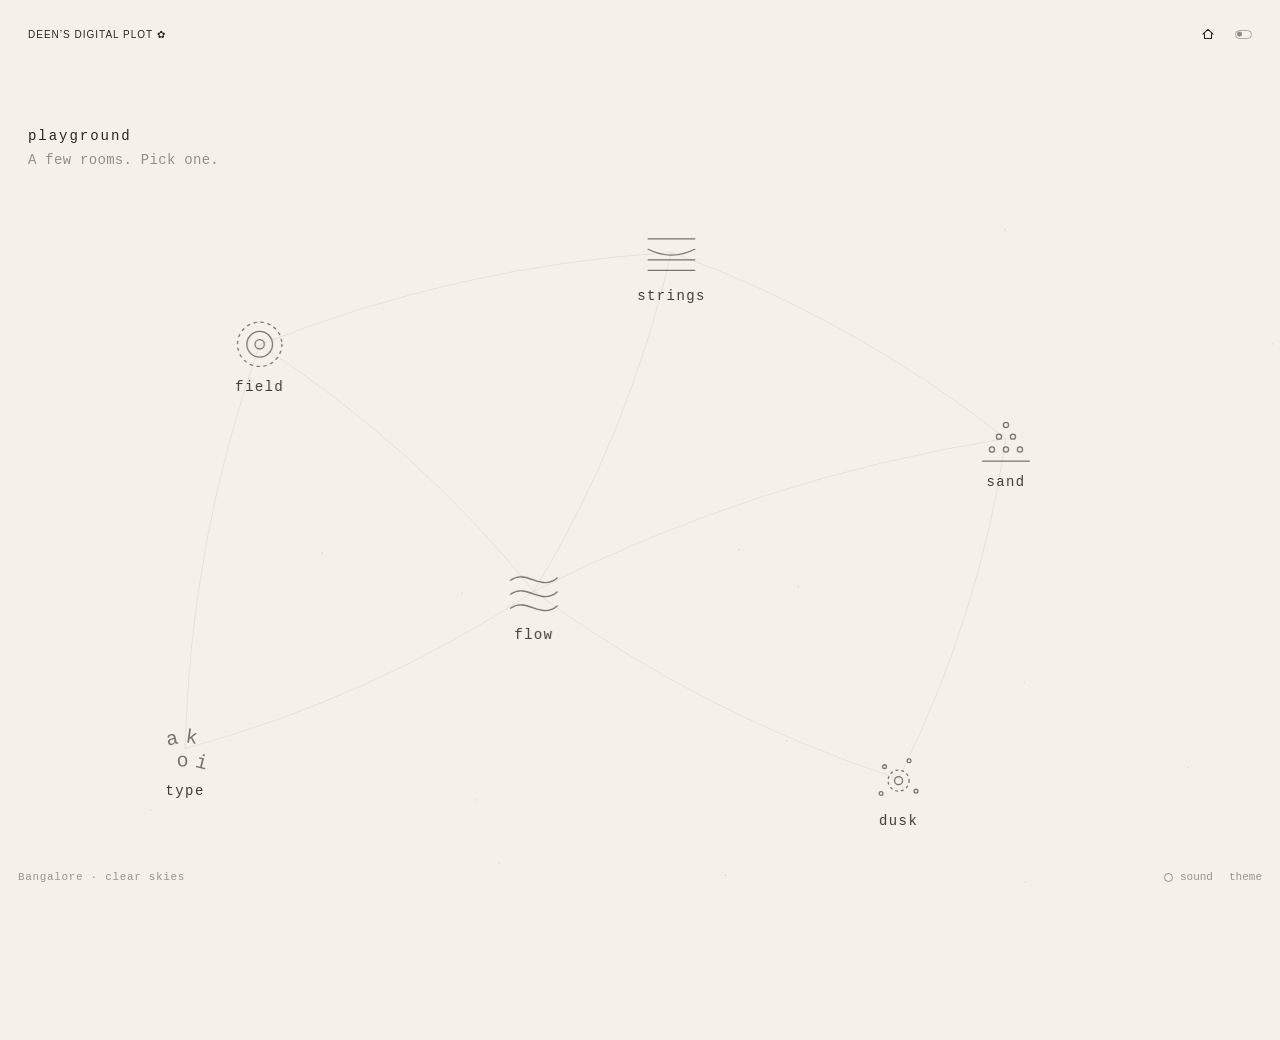
==== commit 905060c1: "Point playground copy and footer from Kochi to Bangalore" ====
--- a/index.html
+++ b/index.html
@@ -5,7 +5,7 @@
 <meta name="viewport" content="width=device-width, initial-scale=1, viewport-fit=cover">
 <meta name="robots" content="index, follow, max-image-preview:large">
 <title>playground</title>
-<meta name="description" content="Six small rooms. Play a field of sound, pluck strings tuned to the Kochi sky, pour sand, release ink, type letters into a heap, watch fireflies in sync together.">
+<meta name="description" content="Six small rooms. Play a field of sound, pluck strings tuned to the Bangalore sky, pour sand, release ink, type letters into a heap, watch fireflies in sync together.">
 <meta name="theme-color" content="#0b0e13" media="(prefers-color-scheme: dark)">
 <meta name="theme-color" content="#f2efe8" media="(prefers-color-scheme: light)">
 <link rel="canonical" href="https://playground.deeeen.xyz/">
@@ -15,7 +15,7 @@
 <meta property="og:type" content="website">
 <meta property="og:site_name" content="Deen’s Digital Plot ✿">
 <meta property="og:title" content="playground">
-<meta property="og:description" content="Six small rooms that follow the Kochi sky. Pick one.">
+<meta property="og:description" content="Six small rooms that follow the Bangalore sky. Pick one.">
 <meta property="og:url" content="https://playground.deeeen.xyz/">
 <meta property="og:image" content="https://playground.deeeen.xyz/og.jpg">
 <link rel="stylesheet" href="hub.css">
@@ -64,7 +64,7 @@
   </nav>
 </main>
 <div class="bar">
-  <span>Kochi · <span id="sky-word">—</span></span>
+  <span>Bangalore · <span id="sky-word">—</span></span>
   <span class="spacer"></span>
   <button type="button" id="sky-score"><span class="dot"></span><span id="score-label">sound</span></button>
   <button type="button" id="theme">theme</button>
